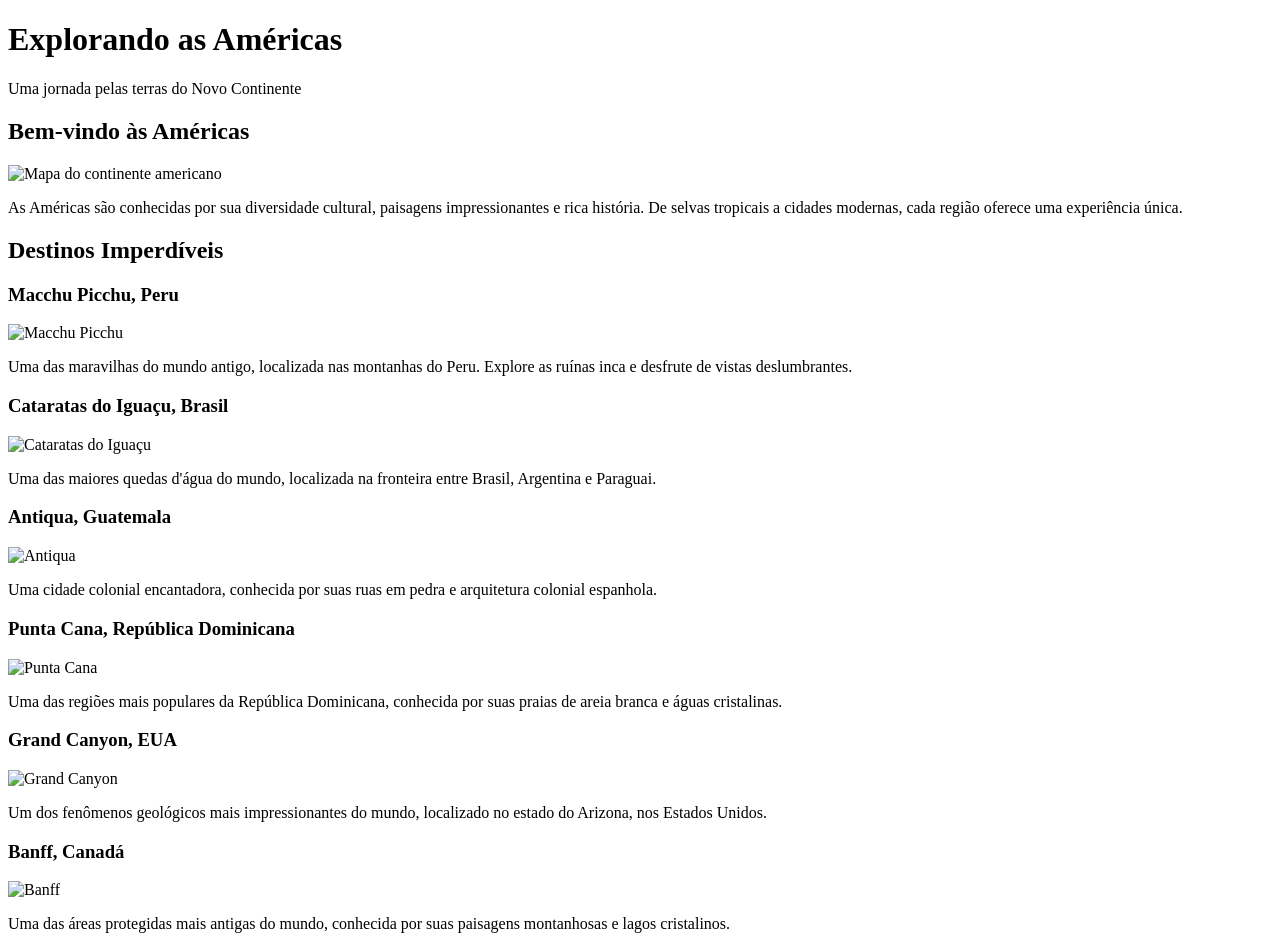
==== pages/americas.html @ d6e0f853 "Adicionado textos sem imagens" ====
<!DOCTYPE html>
<html lang="en">

<head>
    <meta charset="UTF-8">
    <meta name="viewport" content="width=device-width, initial-scale=1.0">
    <title>Volta ao Mundo - Américas</title>
</head>

<body>
    <header>
        <h1>Explorando as Américas</h1>
        <p>Uma jornada pelas terras do Novo Continente</p>
    </header>

    <main>
        <section id="introducao">
            <h2>Bem-vindo às Américas</h2>
            <img src="../images/americas/continente.jpg" alt="Mapa do continente americano" class="imagem-continente">
            <p>As Américas são conhecidas por sua diversidade cultural, paisagens impressionantes e rica história. De selvas tropicais a cidades modernas, cada região oferece uma experiência única.</p>
        </section>
        <section id="destinos">
            <h2>Destinos Imperdíveis</h2>

            <article class="destino">
                <h3>Macchu Picchu, Peru</h3>
                <img src="../images/americas/macchu_picchu.jpg" alt="Macchu Picchu" class="imagem-destino">
                <p>Uma das maravilhas do mundo antigo, localizada nas montanhas do Peru. Explore as ruínas inca e desfrute de vistas deslumbrantes.</p>
            </article>

            <article class="destino">
                <h3>Cataratas do Iguaçu, Brasil</h3>
                <img src="../images/americas/cataratas.jpg" alt="Cataratas do Iguaçu" class="imagem-destino">
                <p>Uma das maiores quedas d'água do mundo, localizada na fronteira entre Brasil, Argentina e Paraguai.</p>
            </article>

            <article class="destino">
                <h3>Antiqua, Guatemala</h3>
                <img src="../images/americas/antigua.jpg" alt="Antiqua" class="imagem-destino">
                <p>Uma cidade colonial encantadora, conhecida por suas ruas em pedra e arquitetura colonial espanhola.</p>
            </article>

            <article class="destino">
                <h3>Punta Cana, República Dominicana</h3>
                <img src="../images/americas/punta_cana.jpg" alt="Punta Cana" class="imagem-destino">
                <p>Uma das regiões mais populares da República Dominicana, conhecida por suas praias de areia branca e águas cristalinas.</p>
            </article>

            <article class="destino">
                <h3>Grand Canyon, EUA</h3>
                <img src="../images/americas/grand_canyon.jpg" alt="Grand Canyon" class="imagem-destino">
                <p>Um dos fenômenos geológicos mais impressionantes do mundo, localizado no estado do Arizona, nos Estados Unidos.</p>
            </article>

            <article class="destino">
                <h3>Banff, Canadá</h3>
                <img src="../images/americas/banff.jpg" alt="Banff" class="imagem-destino">
                <p>Uma das áreas protegidas mais antigas do mundo, conhecida por suas paisagens montanhosas e lagos cristalinos.</p>
            </article>
        </section>
    </main>

</body>

</html>
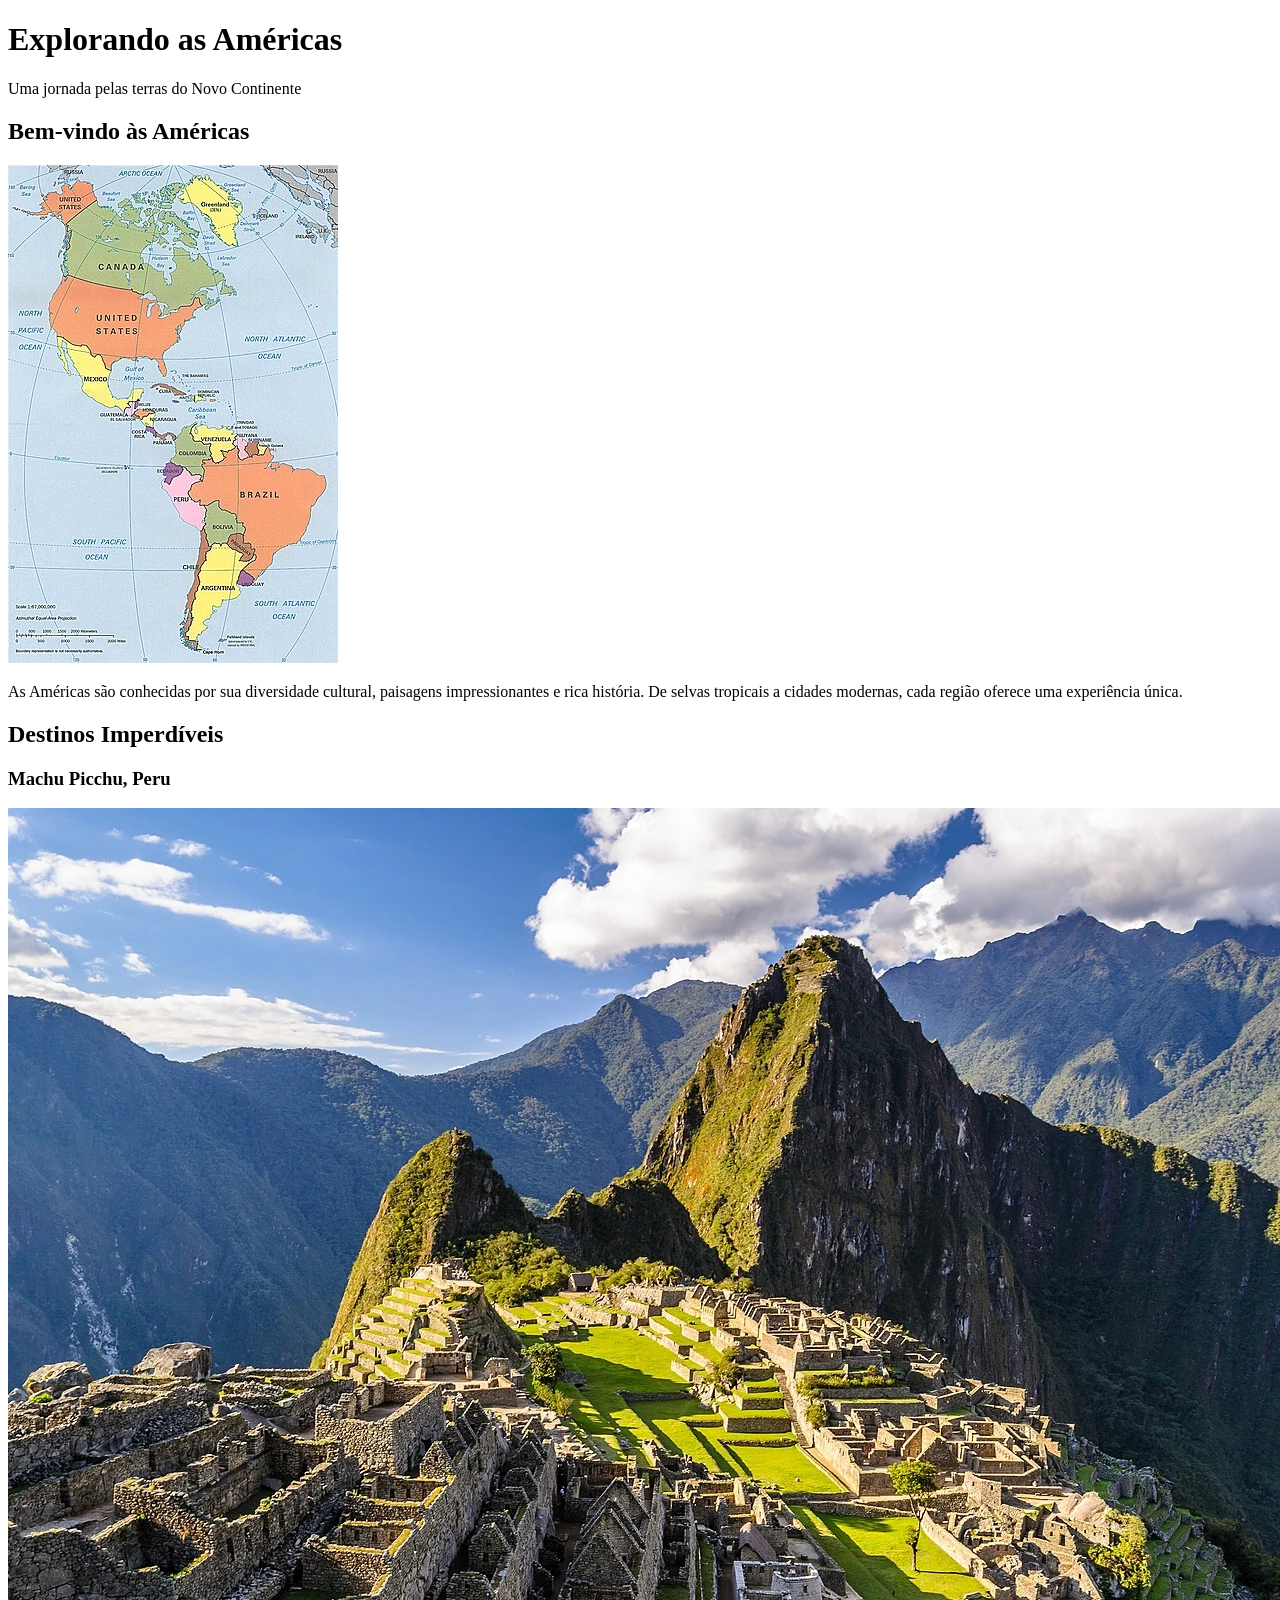
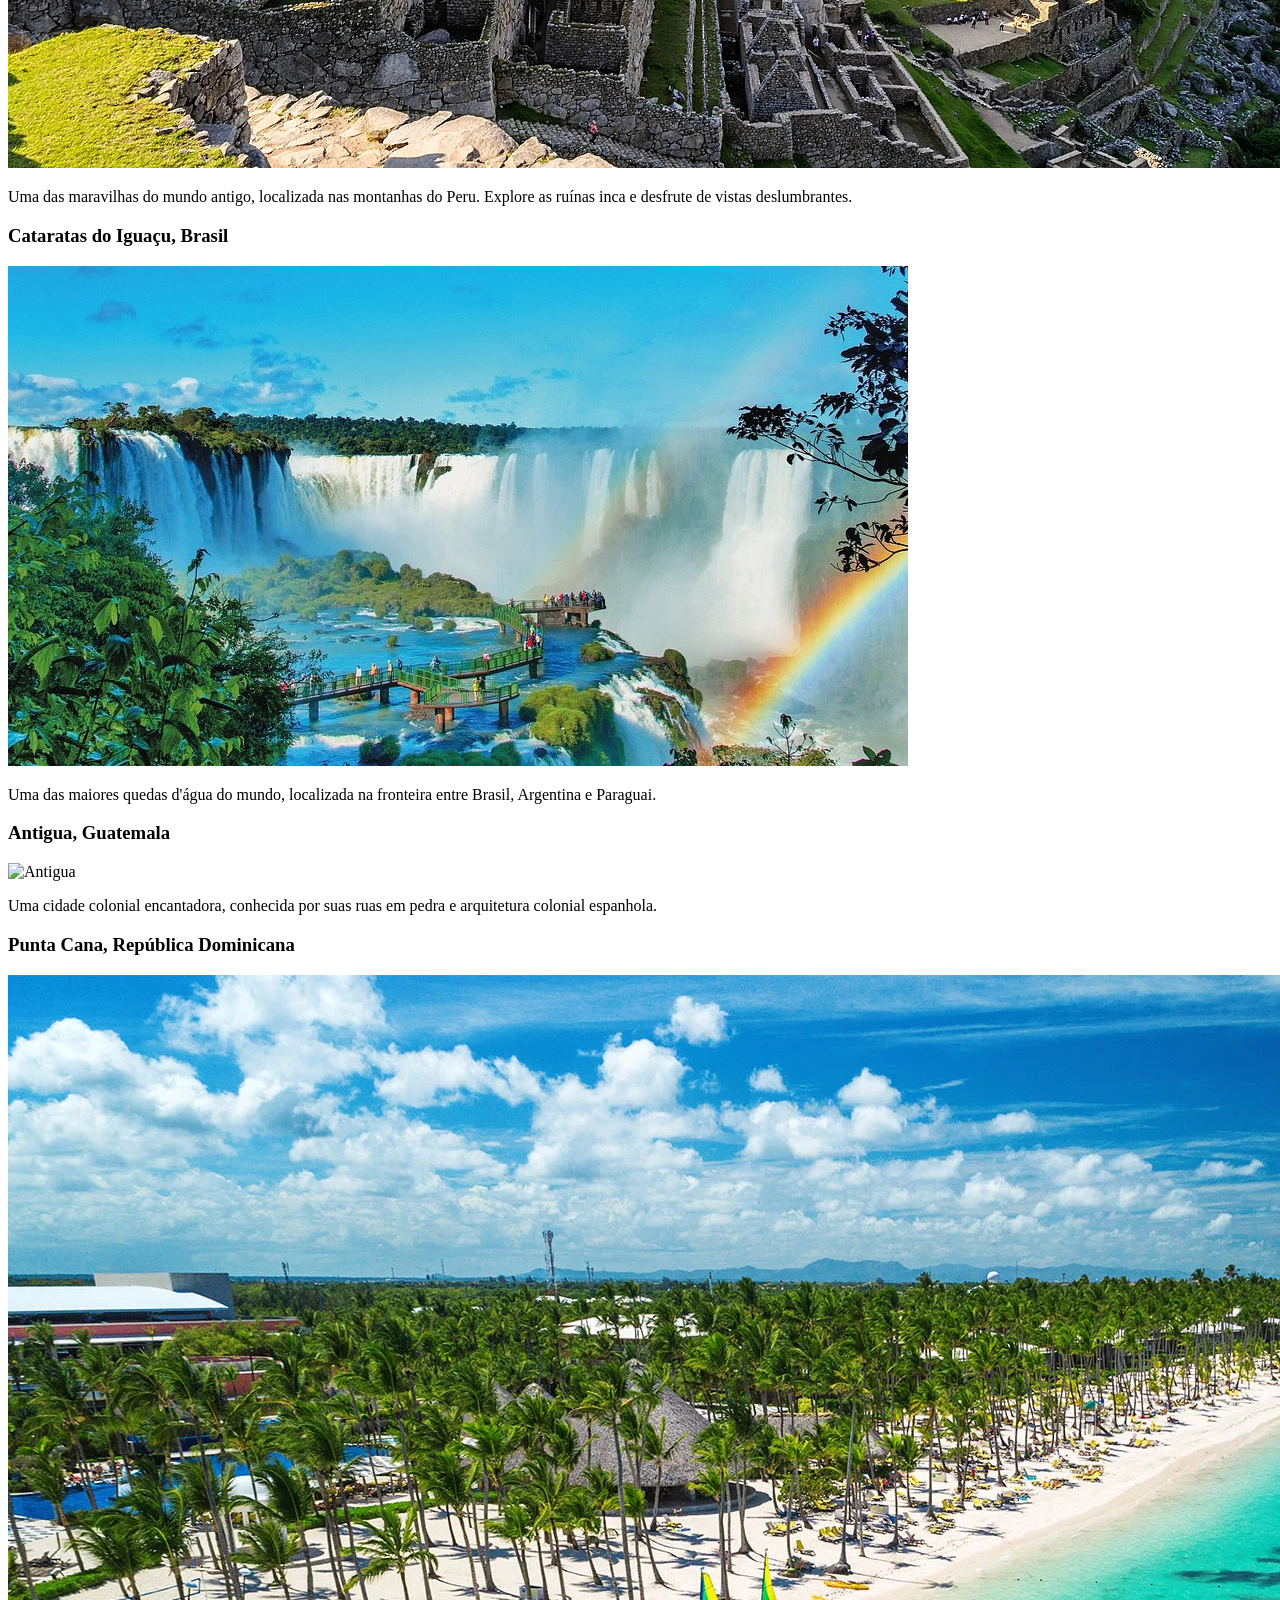
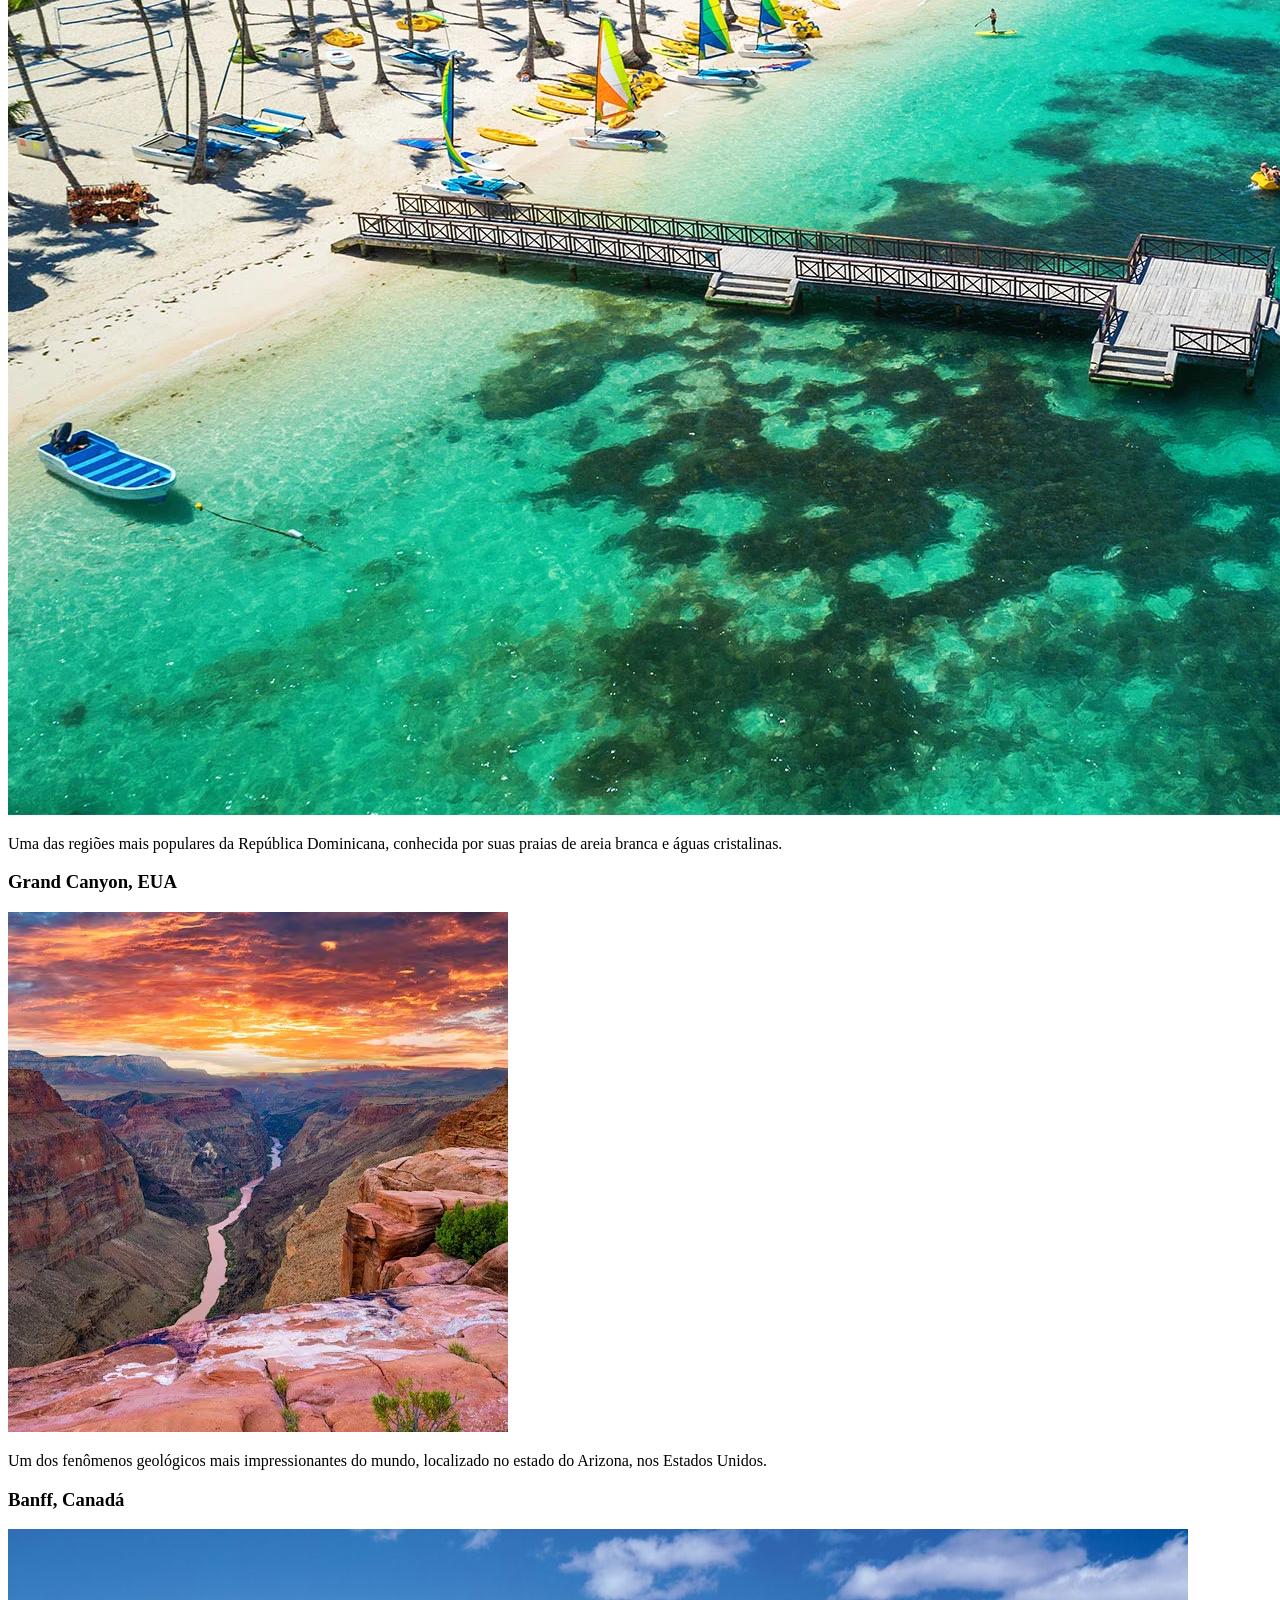
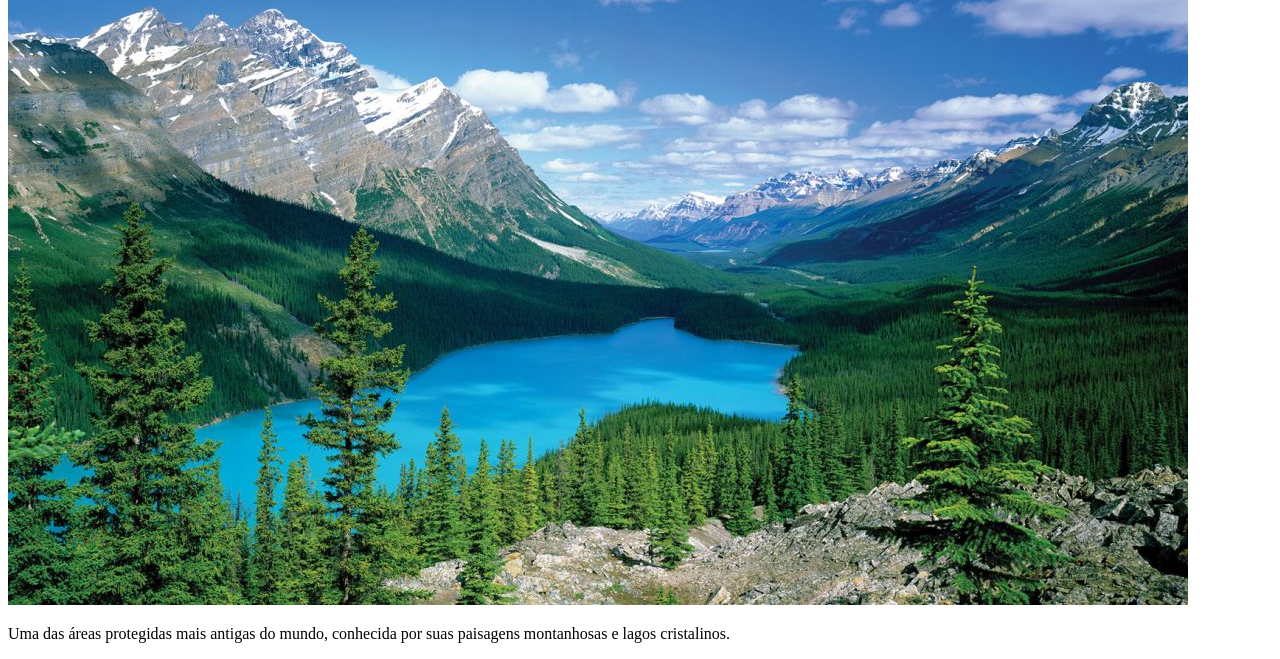
==== commit 56bee5e1: "Adicionado imagens" ====
--- a/pages/americas.html
+++ b/pages/americas.html
@@ -16,45 +16,45 @@
     <main>
         <section id="introducao">
             <h2>Bem-vindo às Américas</h2>
-            <img src="../images/americas/continente.jpg" alt="Mapa do continente americano" class="imagem-continente">
+            <img src="../images/americas/continente.png" alt="Mapa do continente americano" class="imagem-continente">
             <p>As Américas são conhecidas por sua diversidade cultural, paisagens impressionantes e rica história. De selvas tropicais a cidades modernas, cada região oferece uma experiência única.</p>
         </section>
         <section id="destinos">
             <h2>Destinos Imperdíveis</h2>
 
             <article class="destino">
-                <h3>Macchu Picchu, Peru</h3>
-                <img src="../images/americas/macchu_picchu.jpg" alt="Macchu Picchu" class="imagem-destino">
+                <h3>Machu Picchu, Peru</h3>
+                <img src="../images/americas/machu_picchu.png" alt="Macchu Picchu" class="imagem-destino">
                 <p>Uma das maravilhas do mundo antigo, localizada nas montanhas do Peru. Explore as ruínas inca e desfrute de vistas deslumbrantes.</p>
             </article>
 
             <article class="destino">
                 <h3>Cataratas do Iguaçu, Brasil</h3>
-                <img src="../images/americas/cataratas.jpg" alt="Cataratas do Iguaçu" class="imagem-destino">
+                <img src="../images/americas/cataratas.png" alt="Cataratas do Iguaçu" class="imagem-destino">
                 <p>Uma das maiores quedas d'água do mundo, localizada na fronteira entre Brasil, Argentina e Paraguai.</p>
             </article>
 
             <article class="destino">
-                <h3>Antiqua, Guatemala</h3>
-                <img src="../images/americas/antigua.jpg" alt="Antiqua" class="imagem-destino">
+                <h3>Antigua, Guatemala</h3>
+                <img src="../images/americas/antigua.png" alt="Antigua" class="imagem-destino">
                 <p>Uma cidade colonial encantadora, conhecida por suas ruas em pedra e arquitetura colonial espanhola.</p>
             </article>
 
             <article class="destino">
                 <h3>Punta Cana, República Dominicana</h3>
-                <img src="../images/americas/punta_cana.jpg" alt="Punta Cana" class="imagem-destino">
+                <img src="../images/americas/punta_cana.png" alt="Punta Cana" class="imagem-destino">
                 <p>Uma das regiões mais populares da República Dominicana, conhecida por suas praias de areia branca e águas cristalinas.</p>
             </article>
 
             <article class="destino">
                 <h3>Grand Canyon, EUA</h3>
-                <img src="../images/americas/grand_canyon.jpg" alt="Grand Canyon" class="imagem-destino">
+                <img src="../images/americas/grand_canyon.png" alt="Grand Canyon" class="imagem-destino">
                 <p>Um dos fenômenos geológicos mais impressionantes do mundo, localizado no estado do Arizona, nos Estados Unidos.</p>
             </article>
 
             <article class="destino">
                 <h3>Banff, Canadá</h3>
-                <img src="../images/americas/banff.jpg" alt="Banff" class="imagem-destino">
+                <img src="../images/americas/banff.png" alt="Banff" class="imagem-destino">
                 <p>Uma das áreas protegidas mais antigas do mundo, conhecida por suas paisagens montanhosas e lagos cristalinos.</p>
             </article>
         </section>
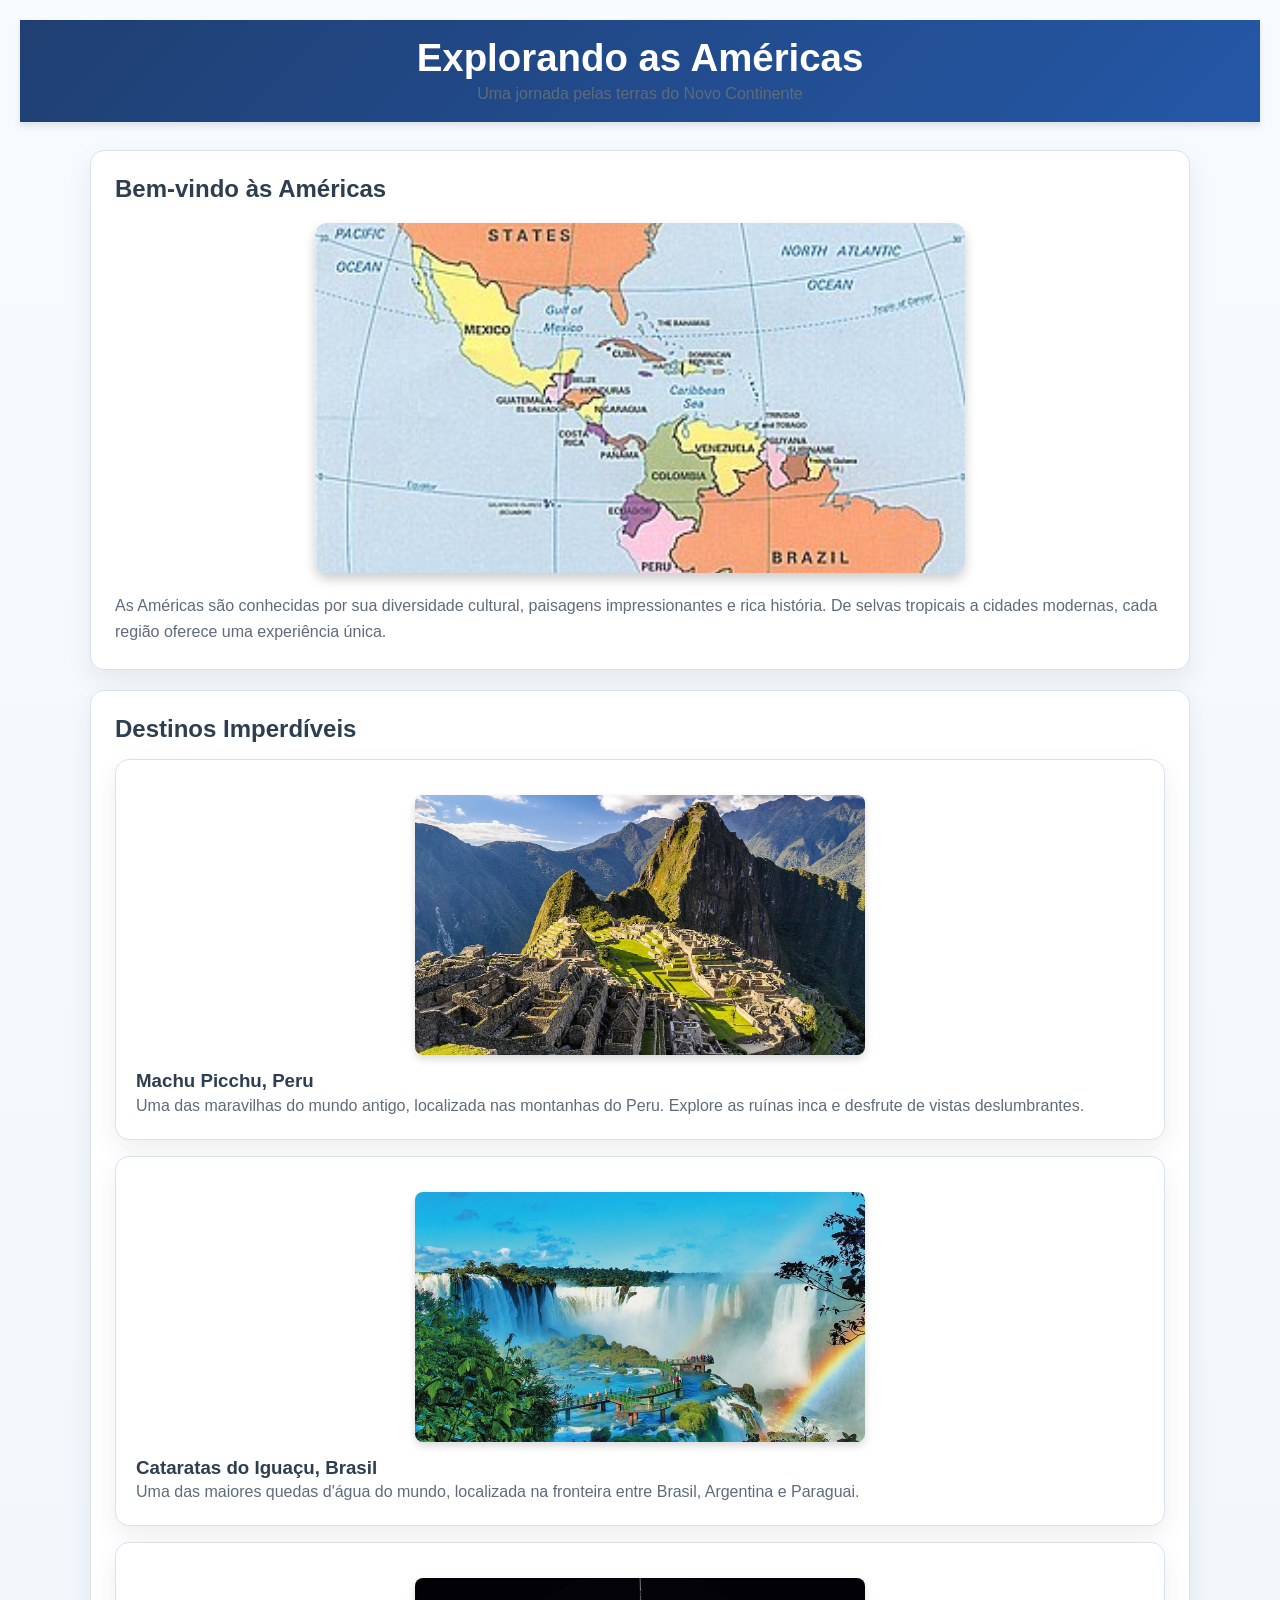
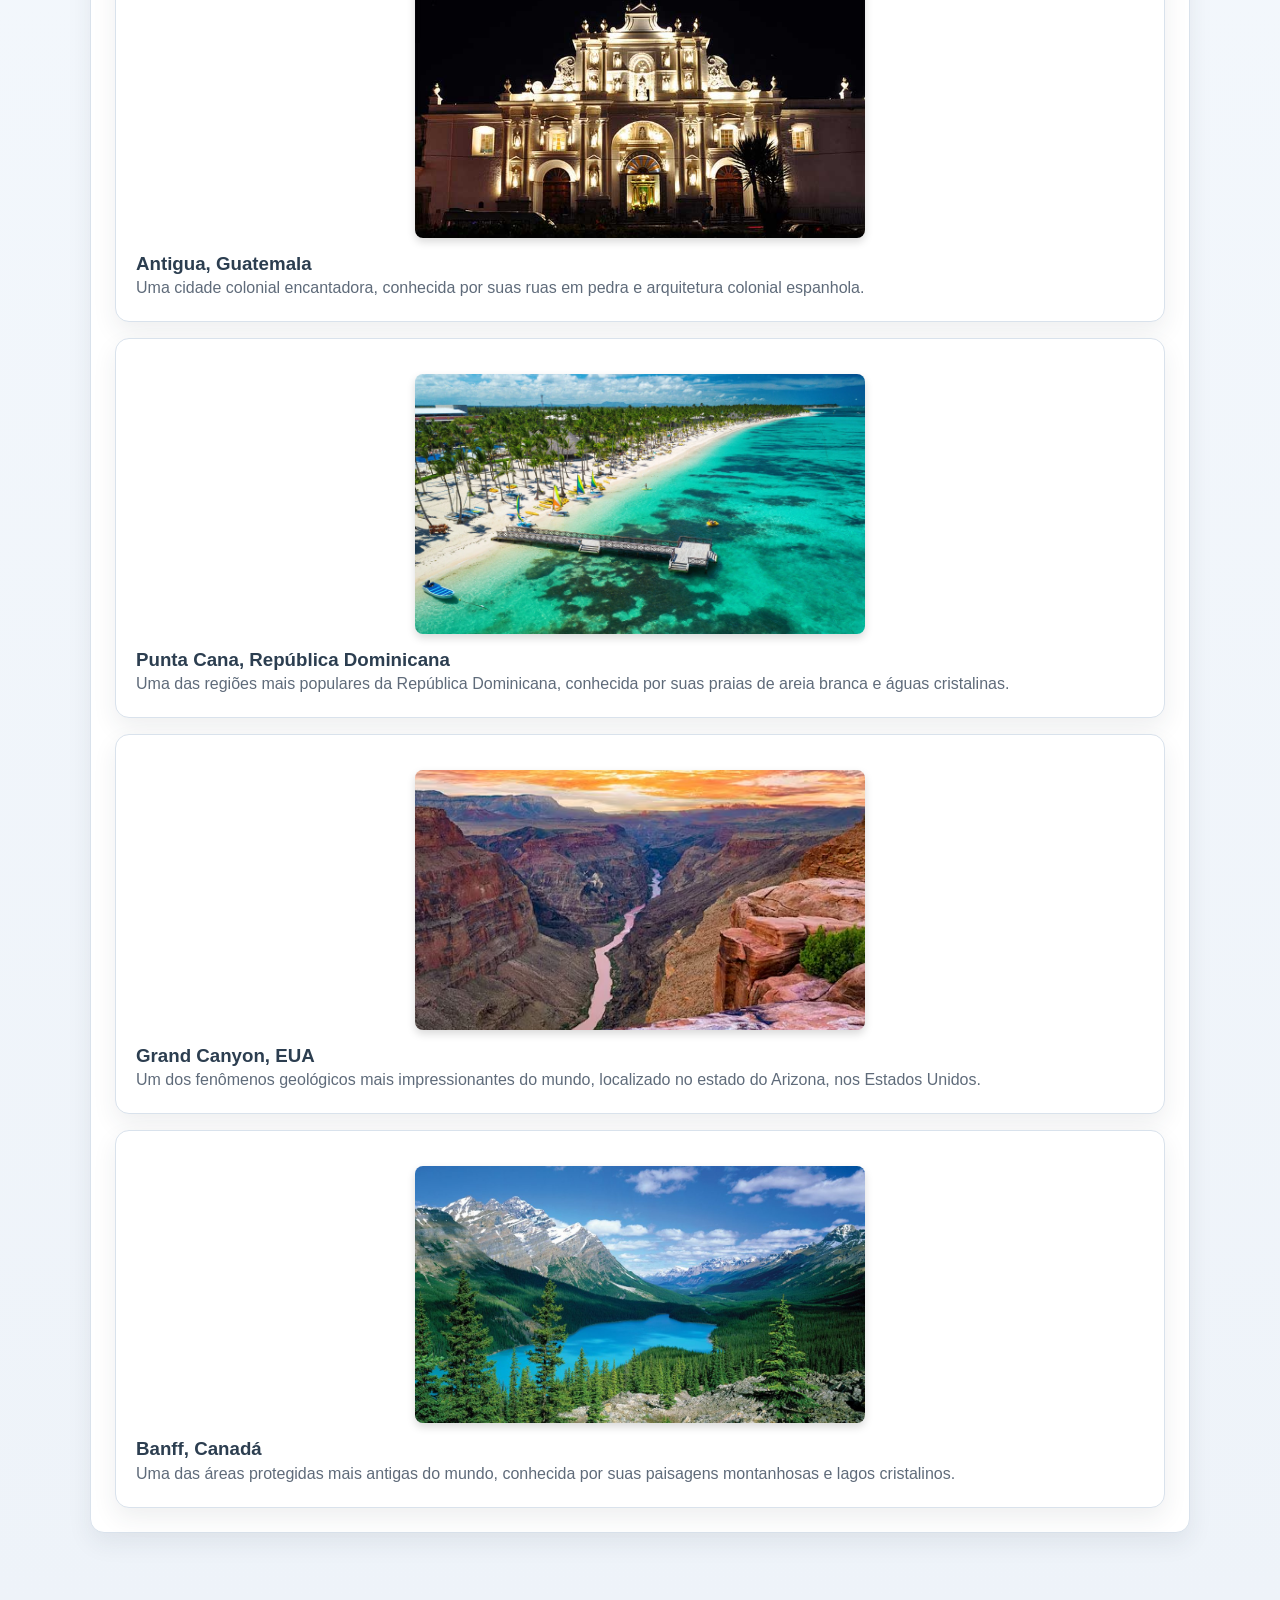
==== commit 406ef45f: "Finalizado página das Américas" ====
--- a/pages/americas.html
+++ b/pages/americas.html
@@ -1,65 +1,91 @@
 <!DOCTYPE html>
-<html lang="en">
+<html lang="pt-br">
 
 <head>
     <meta charset="UTF-8">
     <meta name="viewport" content="width=device-width, initial-scale=1.0">
     <title>Volta ao Mundo - Américas</title>
+    <link rel="stylesheet" href="../css/style.css">
 </head>
 
-<body>
+<body class="pagina-interna">
     <header>
         <h1>Explorando as Américas</h1>
         <p>Uma jornada pelas terras do Novo Continente</p>
     </header>
 
     <main>
-        <section id="introducao">
+        <section class="introducao">
             <h2>Bem-vindo às Américas</h2>
             <img src="../images/americas/continente.png" alt="Mapa do continente americano" class="imagem-continente">
             <p>As Américas são conhecidas por sua diversidade cultural, paisagens impressionantes e rica história. De selvas tropicais a cidades modernas, cada região oferece uma experiência única.</p>
         </section>
+
         <section id="destinos">
             <h2>Destinos Imperdíveis</h2>
+            <div class="cards">
+                <article class="card">
+                    <div class="imagem-card">
+                        <img src="../images/americas/machu_picchu.png" alt="Machu Picchu" class="imagem-destino">
+                    </div>
+                    <div class="conteudo-card">
+                        <h3>Machu Picchu, Peru</h3>
+                        <p>Uma das maravilhas do mundo antigo, localizada nas montanhas do Peru. Explore as ruínas inca e desfrute de vistas deslumbrantes.</p>
+                    </div>
+                </article>
 
-            <article class="destino">
-                <h3>Machu Picchu, Peru</h3>
-                <img src="../images/americas/machu_picchu.png" alt="Macchu Picchu" class="imagem-destino">
-                <p>Uma das maravilhas do mundo antigo, localizada nas montanhas do Peru. Explore as ruínas inca e desfrute de vistas deslumbrantes.</p>
-            </article>
+                <article class="card">
+                    <div class="imagem-card">
+                        <img src="../images/americas/cataratas.png" alt="Cataratas do Iguaçu" class="imagem-destino">
+                    </div>
+                    <div class="conteudo-card">
+                        <h3>Cataratas do Iguaçu, Brasil</h3>
+                        <p>Uma das maiores quedas d'água do mundo, localizada na fronteira entre Brasil, Argentina e Paraguai.</p>
+                    </div>
+                </article>
 
-            <article class="destino">
-                <h3>Cataratas do Iguaçu, Brasil</h3>
-                <img src="../images/americas/cataratas.png" alt="Cataratas do Iguaçu" class="imagem-destino">
-                <p>Uma das maiores quedas d'água do mundo, localizada na fronteira entre Brasil, Argentina e Paraguai.</p>
-            </article>
+                <article class="card">
+                    <div class="imagem-card">
+                        <img src="../images/americas/antigua.png" alt="Antigua" class="imagem-destino">
+                    </div>
+                    <div class="conteudo-card">
+                        <h3>Antigua, Guatemala</h3>
+                        <p>Uma cidade colonial encantadora, conhecida por suas ruas em pedra e arquitetura colonial espanhola.</p>
+                    </div>
+                </article>
 
-            <article class="destino">
-                <h3>Antigua, Guatemala</h3>
-                <img src="../images/americas/antigua.png" alt="Antigua" class="imagem-destino">
-                <p>Uma cidade colonial encantadora, conhecida por suas ruas em pedra e arquitetura colonial espanhola.</p>
-            </article>
+                <article class="card">
+                    <div class="imagem-card">
+                        <img src="../images/americas/punta_cana.png" alt="Punta Cana" class="imagem-destino">
+                    </div>
+                    <div class="conteudo-card">
+                        <h3>Punta Cana, República Dominicana</h3>
+                        <p>Uma das regiões mais populares da República Dominicana, conhecida por suas praias de areia branca e águas cristalinas.</p>
+                    </div>
+                </article>
 
-            <article class="destino">
-                <h3>Punta Cana, República Dominicana</h3>
-                <img src="../images/americas/punta_cana.png" alt="Punta Cana" class="imagem-destino">
-                <p>Uma das regiões mais populares da República Dominicana, conhecida por suas praias de areia branca e águas cristalinas.</p>
-            </article>
+                <article class="card">
+                    <div class="imagem-card">
+                        <img src="../images/americas/grand_canyon.png" alt="Grand Canyon" class="imagem-destino">
+                    </div>
+                    <div class="conteudo-card">
+                        <h3>Grand Canyon, EUA</h3>
+                        <p>Um dos fenômenos geológicos mais impressionantes do mundo, localizado no estado do Arizona, nos Estados Unidos.</p>
+                    </div>
+                </article>
 
-            <article class="destino">
-                <h3>Grand Canyon, EUA</h3>
-                <img src="../images/americas/grand_canyon.png" alt="Grand Canyon" class="imagem-destino">
-                <p>Um dos fenômenos geológicos mais impressionantes do mundo, localizado no estado do Arizona, nos Estados Unidos.</p>
-            </article>
-
-            <article class="destino">
-                <h3>Banff, Canadá</h3>
-                <img src="../images/americas/banff.png" alt="Banff" class="imagem-destino">
-                <p>Uma das áreas protegidas mais antigas do mundo, conhecida por suas paisagens montanhosas e lagos cristalinos.</p>
-            </article>
+                <article class="card">
+                    <div class="imagem-card">
+                        <img src="../images/americas/banff.png" alt="Banff" class="imagem-destino">
+                    </div>
+                    <div class="conteudo-card">
+                        <h3>Banff, Canadá</h3>
+                        <p>Uma das áreas protegidas mais antigas do mundo, conhecida por suas paisagens montanhosas e lagos cristalinos.</p>
+                    </div>
+                </article>
+            </div>
         </section>
     </main>
-
 </body>
 
 </html>
--- a/css/style.css
+++ b/css/style.css
@@ -0,0 +1,432 @@
+/* ==========================================
+   1. VARIÁVEIS (Cores do Projeto)
+   ========================================== */
+:root {
+    --primary-color: #2457a6;
+    --secondary-color: #2f8f6b;
+    --bg-color: #eef3f9;
+    --surface-color: #ffffff;
+    --text-color: #243041;
+    --muted-text-color: #5f6b7a;
+    --border-color: #d9e2ec;
+}
+
+/* ==========================================
+   2. RESET GERAL
+   ========================================== */
+* {
+    margin: 0;
+    padding: 0;
+    border: 0;
+    box-sizing: border-box;
+}
+
+:root {
+    --primary-color: #3498db;
+    --secondary-color: #2ecc71;
+    --background-color: #f5f7fa;
+    --card-color: #ffffff;
+    --text-color: #2c3e50;
+    --text-secondary: #555555;
+}
+
+/* =========================
+   CONFIGURAÇÕES GERAIS
+   ========================= */
+
+body {
+    font-family: Arial, Helvetica, sans-serif;
+    background-color: var(--background-color);
+    color: var(--text-color);
+    line-height: 1.6;
+}
+
+
+/* =========================
+   PÁGINA DA ÁSIA
+   ========================= */
+
+.pagina-asia {
+    width: 100%;
+    max-width: 1200px;
+    margin: 0 auto;
+    padding: 40px 30px;
+}
+
+
+/* =========================
+   INTRODUÇÃO
+   ========================= */
+
+.pagina-asia .introducao {
+    text-align: center;
+    margin-bottom: 50px;
+}
+
+.pagina-asia .introducao h1 {
+    font-size: 48px;
+    margin-bottom: 20px;
+    color: var(--primary-color);
+}
+
+.pagina-asia .introducao p {
+    max-width: 900px;
+    margin: 0 auto;
+    font-size: 18px;
+    color: var(--text-secondary);
+    line-height: 1.8;
+}
+
+
+/* =========================
+   TÍTULO DOS MONUMENTOS
+   ========================= */
+
+.pagina-asia .monumentos h2 {
+    text-align: center;
+    font-size: 32px;
+    margin-bottom: 35px;
+    color: var(--text-color);
+}
+
+
+/* =========================
+   CARDS
+   ========================= */
+
+.pagina-asia .cards {
+    display: grid;
+    grid-template-columns: repeat(2, 1fr);
+    gap: 30px;
+}
+
+
+/* =========================
+   CARD INDIVIDUAL
+   ========================= */
+
+.pagina-asia .card {
+    background-color: var(--card-color);
+    border-radius: 12px;
+    overflow: hidden;
+    box-shadow: 0 4px 12px rgba(0, 0, 0, 0.12);
+    transition: transform 0.3s ease, box-shadow 0.3s ease;
+}
+
+.pagina-asia .card:hover {
+    transform: translateY(-6px);
+    box-shadow: 0 8px 20px rgba(0, 0, 0, 0.18);
+}
+
+
+/* =========================
+   IMAGENS
+   ========================= */
+
+.pagina-asia .card img {
+    width: 100%;
+    height: 300px;
+    object-fit: cover;
+    display: block;
+}
+
+
+/* =========================
+   CONTEÚDO DO CARD
+   ========================= */
+
+.pagina-asia .card-conteudo {
+    padding: 22px;
+}
+
+.pagina-asia .card-conteudo h3 {
+    font-size: 24px;
+    margin-bottom: 8px;
+    color: var(--primary-color);
+}
+
+.pagina-asia .card-conteudo p {
+    font-size: 16px;
+    color: var(--text-secondary);
+    margin-bottom: 10px;
+}
+
+.pagina-asia .card-conteudo strong {
+    color: var(--text-color);
+}
+
+
+/* =========================
+   RESPONSIVIDADE
+   ========================= */
+
+@media (max-width: 768px) {
+
+    .pagina-asia {
+        padding: 30px 20px;
+    }
+
+    .pagina-asia .introducao h1 {
+        font-size: 38px;
+    }
+
+    .pagina-asia .introducao p {
+        font-size: 16px;
+    }
+
+    .pagina-asia .monumentos h2 {
+        font-size: 28px;
+    }
+
+    .pagina-asia .cards {
+        grid-template-columns: 1fr;
+    }
+
+    .pagina-asia .card img {
+        height: 280px;
+    }
+}
+
+
+@media (max-width: 480px) {
+
+    .pagina-asia {
+        padding: 20px 15px;
+    }
+
+    .pagina-asia .introducao h1 {
+        font-size: 32px;
+    }
+
+    .pagina-asia .monumentos h2 {
+        font-size: 24px;
+    }
+
+    .pagina-asia .card img {
+        height: 230px;
+    }
+
+    .pagina-asia .card-conteudo {
+        padding: 18px;
+    }
+
+    .pagina-asia .card-conteudo h3 {
+        font-size: 21px;
+    }
+
+}
+
+/* ==========================================
+   3. ESTRUTURA BASE (Para o Iframe e Footer)
+   ========================================== */
+html, body {
+    height: 100%;
+    font-family: "Trebuchet MS", "Segoe UI", sans-serif;
+    background-color: var(--bg-color);
+    color: var(--text-color);
+}
+
+/* Transformamos o body em flexbox para gerenciar o tamanho da tela */
+body {
+    display: flex;
+    flex-direction: column;
+    height: 100vh; /* Ocupa 100% da altura da janela */
+    overflow: hidden; /* Remove barra de rolagem da página principal (index) */
+    background-image: linear-gradient(180deg, #f7fbff 0%, var(--bg-color) 100%);
+}
+
+/* ==========================================
+   4. CABEÇALHO E NAVEGAÇÃO
+   ========================================== */
+header {
+    background: linear-gradient(135deg, var(--primary-color), #3a72c7);
+    color: white;
+    padding: 15px 20px;
+    box-shadow: 0 4px 6px rgba(0, 0, 0, 0.1); /* Dá uma sombrinha elegante */
+}
+
+nav {
+    display: flex;
+    justify-content: space-between;
+    align-items: center; /* Alinha os itens ao centro verticalmente */
+    max-width: 1200px;
+    margin: 0 auto; /* Centraliza a navegação se a tela for muito grande */
+}
+
+/* Estilo para o Logo/Título "Volta ao Mundo" */
+nav > a {
+    color: white;
+    text-decoration: none;
+    font-size: 1.5rem;
+    font-weight: bold;
+}
+
+ul {
+    list-style: none;
+    display: flex;
+    gap: 15px; /* Cria um espaçamento automático entre os links */
+}
+
+ul li a {
+    color: white;
+    text-decoration: none;
+    font-weight: 500;
+    padding: 8px 12px;
+    border-radius: 5px;
+    transition: background-color 0.3s ease; /* Efeito suave de transição */
+}
+
+/* Efeito Hover usando a sua cor secundária */
+ul li a:hover {
+    background-color: var(--secondary-color); 
+}
+
+/* ==========================================
+   5. IFRAME (Ocupa o espaço restante)
+   ========================================== */
+iframe {
+    flex: 1; /* Estica o iframe para preencher o espaço entre o header e o footer */
+    width: 100%;
+    background-color: var(--surface-color); /* Fundo branco para as páginas internas */
+}
+
+/* ==========================================
+   6. RODAPÉ (Sempre no fundo)
+   ========================================== */
+footer {
+    background-color: #2c3e50; /* Um azul mais escuro/cinza para contraste */
+    color: #ecf0f1;
+    text-align: center;
+    padding: 15px;
+    font-size: 0.9rem;
+}
+
+main {
+    width: min(1100px, calc(100% - 32px));
+    margin: 0 auto;
+    padding: 24px 0 32px;
+}
+
+section,
+article {
+    background: var(--surface-color);
+    border: 1px solid var(--border-color);
+    border-radius: 14px;
+    box-shadow: 0 10px 24px rgba(36, 48, 65, 0.08);
+}
+
+section {
+    padding: 24px;
+    margin-bottom: 20px;
+}
+
+article {
+    padding: 20px;
+    margin-top: 16px;
+}
+
+h1,
+h2,
+h3 {
+    line-height: 1.2;
+}
+
+h1 {
+    font-size: clamp(1.8rem, 3vw, 2.4rem);
+}
+
+h2 {
+    margin-bottom: 12px;
+}
+
+p {
+    color: var(--muted-text-color);
+    line-height: 1.6;
+}
+
+body.pagina-interna header {
+    background: linear-gradient(135deg, #1f3f72, #2457a6);
+    text-align: center;
+}
+
+body.pagina-interna main {
+    padding-top: 28px;
+}
+
+body.pagina-interna .destino {
+    display: flex;
+    flex-direction: column;
+    align-items: center;
+    text-align: center;
+}
+
+body.pagina-interna .destino p,
+body.pagina-interna #introducao p {
+    max-width: 70ch;
+}
+
+/* ==========================================
+   7. IMAGENS DAS PÁGINAS INTERNAS (Europa, etc)
+   ========================================== */
+
+/* Estilo para as imagens dos destinos (Paris, Roma, etc.) */
+.imagem-destino {
+    width: 100%;
+    max-width: 450px;      /* Limita a largura máxima */
+    max-height: 260px;     /* Limita a altura máxima para não esticar */
+    object-fit: cover;     /* Ajusta a foto sem distorcer/achatar */
+    border-radius: 8px;
+    margin: 15px auto;     /* O 'auto' centraliza a imagem se ela for menor que o container */
+    box-shadow: 0 4px 8px rgba(0, 0, 0, 0.15);
+    display: block;
+}
+
+.imagem-destino:hover,
+.imagem-continente:hover {
+    transform: translateY(-2px);
+    transition: transform 0.2s ease;
+}
+
+/* Estilo para a imagem principal do continente */
+.imagem-continente {
+    width: 100%;
+    max-width: 650px;      /* Limita a largura máxima */
+    max-height: 350px;     /* Limita a altura máxima */
+    object-fit: cover;     /* Mantém a proporção perfeita */
+    border-radius: 12px;
+    margin: 20px auto;     /* Centraliza a imagem na tela */
+    box-shadow: 0 6px 12px rgba(0, 0, 0, 0.2);
+    display: block;
+}
+
+/* ==========================================
+   8. PÁGINAS INTERNAS (Europa, América, etc)
+   ========================================== */
+.pagina-interna {
+    height: auto;
+    overflow: auto;
+    display: block; /* Remove o comportamento flex que trava a tela */
+    padding: 20px; /* Dá um respiro nas bordas do texto */
+}
+
+@media (max-width: 720px) {
+    nav {
+        flex-direction: column;
+        gap: 12px;
+    }
+
+    ul {
+        flex-wrap: wrap;
+        justify-content: center;
+    }
+
+    section,
+    article {
+        padding: 18px;
+    }
+
+    body.pagina-interna .destino {
+        text-align: left;
+        align-items: stretch;
+    }
+}
